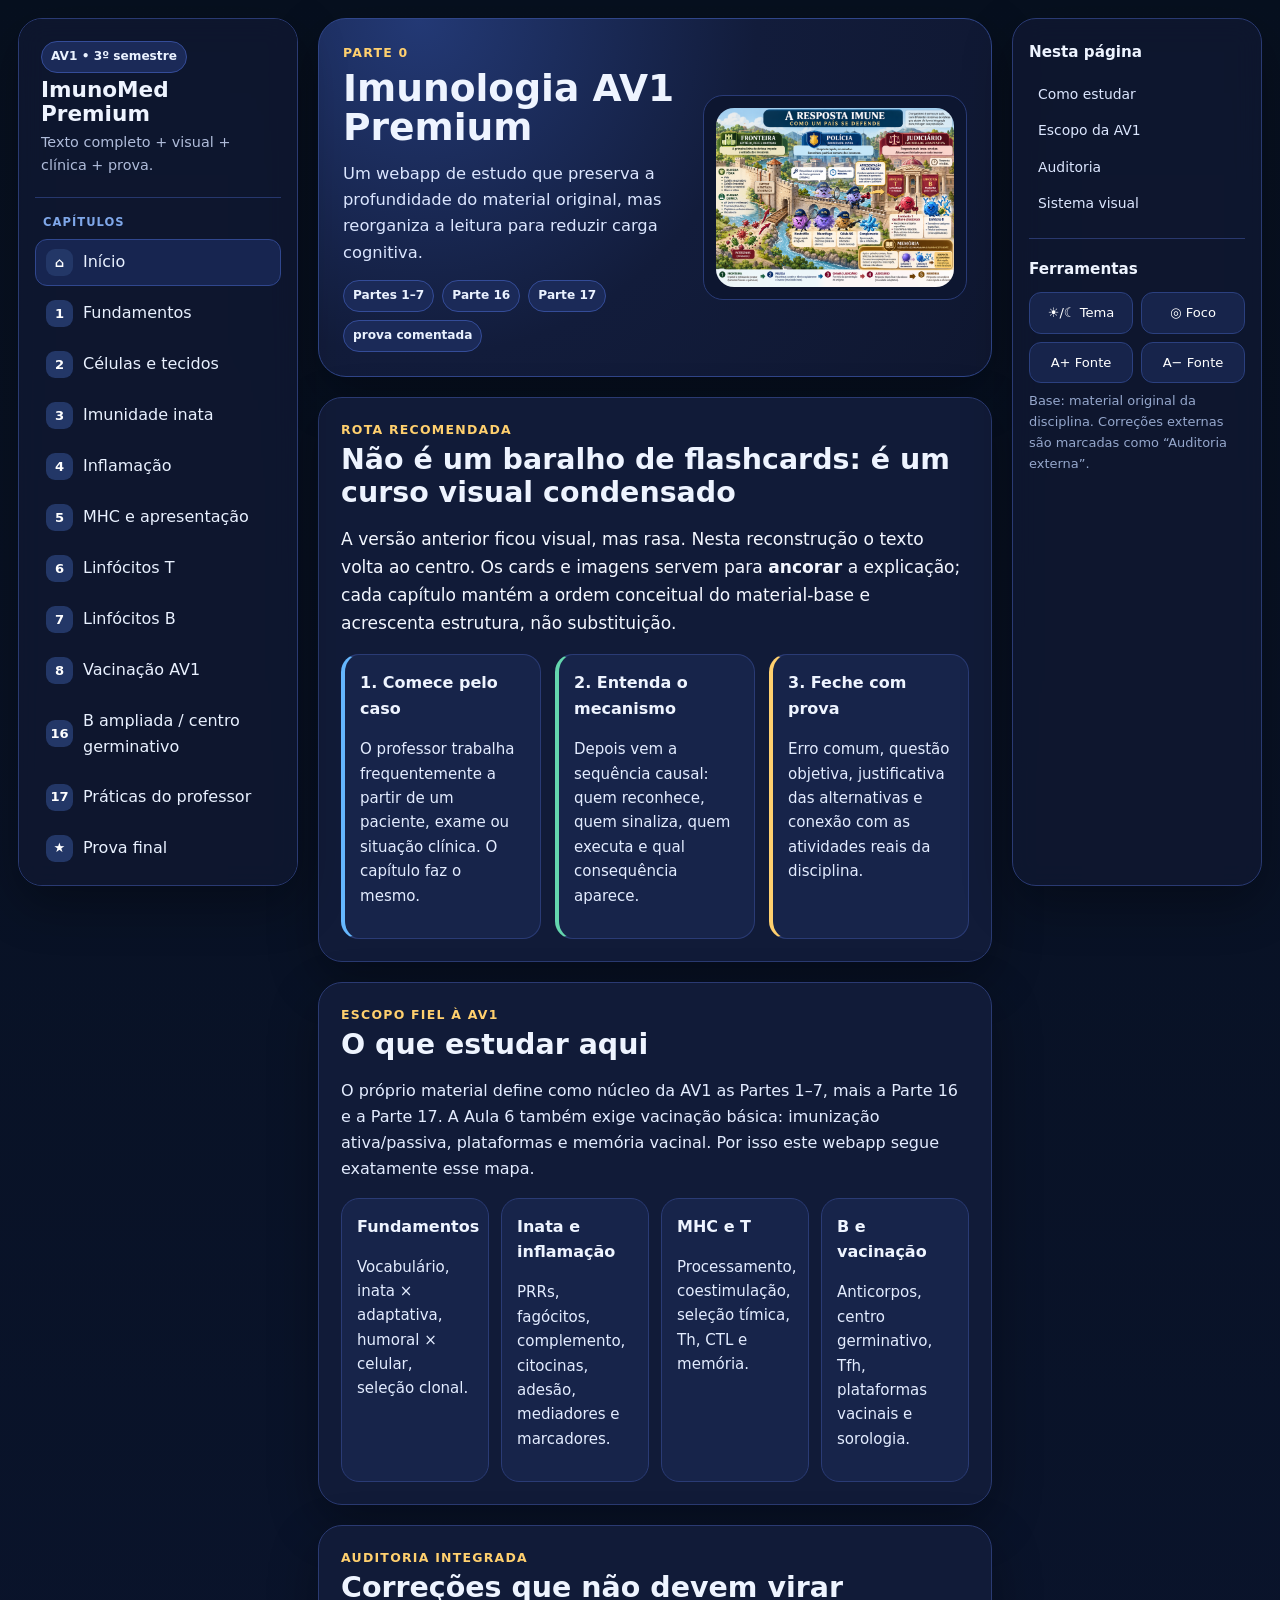
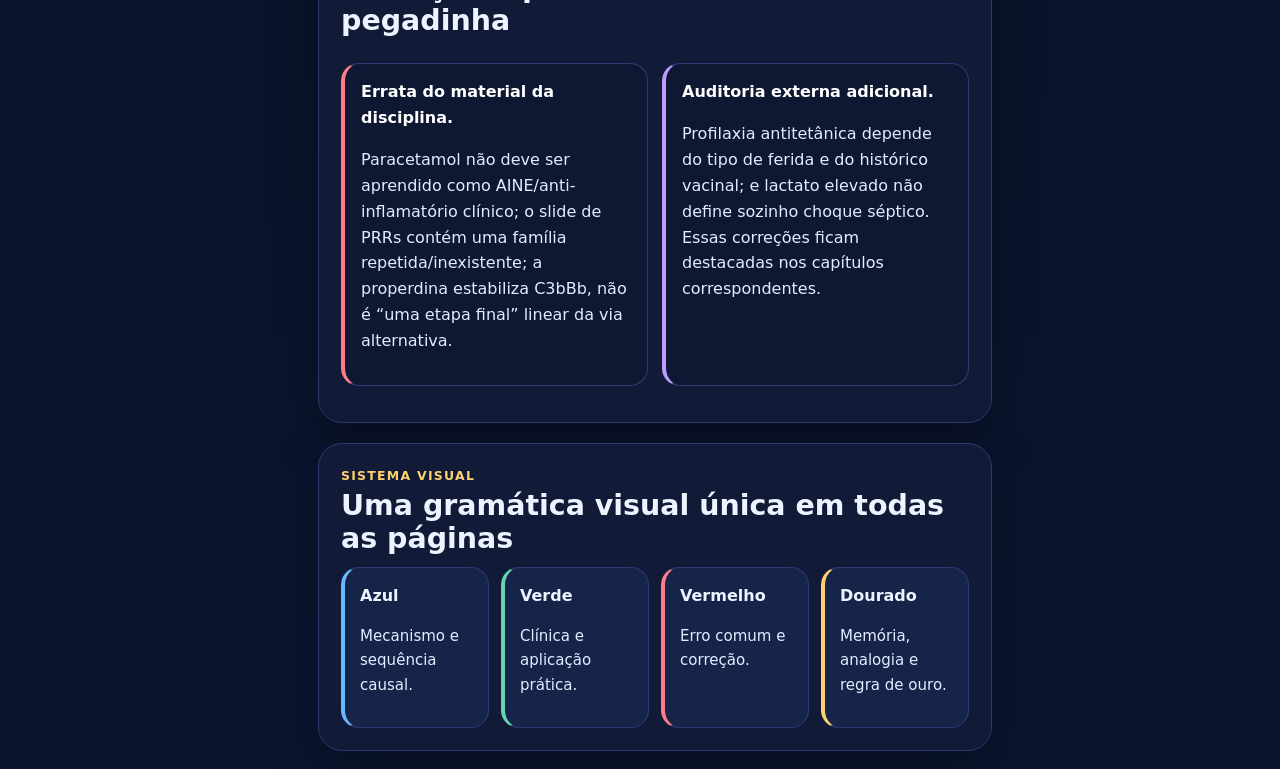
==== index.html @ 7dfb60d1 "recover premium multipage study webapp" ====
<!doctype html><html lang="pt-BR"><head><meta charset="utf-8"><meta name="viewport" content="width=device-width,initial-scale=1"><title>Imunologia AV1 Premium — Imunologia Premium</title><link rel="stylesheet" href="styles.css"></head>
<body data-chapter="index"><div class="app">
<aside class="sidebar"><div class="brand"><span class="pill">AV1 • 3º semestre</span><h1>ImunoMed Premium</h1><p>Texto completo + visual + clínica + prova.</p></div>
<div class="nav-section">Capítulos</div><nav class="nav"><a href="index.html"><span class="num">⌂</span><span>Início</span></a><a href="01-fundamentos.html"><span class="num">1</span><span>Fundamentos</span></a><a href="02-celulas.html"><span class="num">2</span><span>Células e tecidos</span></a><a href="03-inata.html"><span class="num">3</span><span>Imunidade inata</span></a><a href="04-inflamacao.html"><span class="num">4</span><span>Inflamação</span></a><a href="05-mhc.html"><span class="num">5</span><span>MHC e apresentação</span></a><a href="06-t.html"><span class="num">6</span><span>Linfócitos T</span></a><a href="07-b.html"><span class="num">7</span><span>Linfócitos B</span></a><a href="08-vacinas.html"><span class="num">8</span><span>Vacinação AV1</span></a><a href="09-b-ampliada.html"><span class="num">16</span><span>B ampliada / centro germinativo</span></a><a href="10-praticas.html"><span class="num">17</span><span>Práticas do professor</span></a><a href="11-prova.html"><span class="num">★</span><span>Prova final</span></a></nav>
<div class="progressbox"><strong>Seu progresso</strong><div class="progressbar"><span data-progress></span></div><div class="tiny" data-progress-text>0 de 11 capítulos • 0%</div></div>
<div class="progressbox"><strong>Buscar capítulo</strong><input aria-label="Buscar" oninput="filterNav(this.value)" placeholder="ex.: CD4, complemento..." style="width:100%;margin-top:8px;padding:9px;border-radius:10px;border:1px solid #30437d;background:#0d1732;color:inherit"></div>
</aside>
<main class="main"><section class="hero"><div class="hero-grid"><div><div class="eyebrow">Parte 0</div><h2>Imunologia AV1 Premium</h2><p>Um webapp de estudo que preserva a profundidade do material original, mas reorganiza a leitura para reduzir carga cognitiva.</p><div class="chapter-meta"><span class="pill">Partes 1–7</span><span class="pill">Parte 16</span><span class="pill">Parte 17</span><span class="pill">prova comentada</span></div></div><div class="figure"><img src="assets/00_visao_geral.png" alt="Imunologia AV1 Premium"></div></div></section>
<section class="section" id="rota"><div class="eyebrow">Rota recomendada</div><h2>Não é um baralho de flashcards: é um curso visual condensado</h2>
<p class="lead">A versão anterior ficou visual, mas rasa. Nesta reconstrução o texto volta ao centro. Os cards e imagens servem para <strong>ancorar</strong> a explicação; cada capítulo mantém a ordem conceitual do material-base e acrescenta estrutura, não substituição.</p>
<div class="grid3"><div class="card blue"><h4>1. Comece pelo caso</h4><p>O professor trabalha frequentemente a partir de um paciente, exame ou situação clínica. O capítulo faz o mesmo.</p></div><div class="card green"><h4>2. Entenda o mecanismo</h4><p>Depois vem a sequência causal: quem reconhece, quem sinaliza, quem executa e qual consequência aparece.</p></div><div class="card gold"><h4>3. Feche com prova</h4><p>Erro comum, questão objetiva, justificativa das alternativas e conexão com as atividades reais da disciplina.</p></div></div>
</section>
<section class="section" id="escopo"><div class="eyebrow">Escopo fiel à AV1</div><h2>O que estudar aqui</h2><p>O próprio material define como núcleo da AV1 as Partes 1–7, mais a Parte 16 e a Parte 17. A Aula 6 também exige vacinação básica: imunização ativa/passiva, plataformas e memória vacinal. Por isso este webapp segue exatamente esse mapa.</p>
<div class="grid4"><div class="card"><h4>Fundamentos</h4><p>Vocabulário, inata × adaptativa, humoral × celular, seleção clonal.</p></div><div class="card"><h4>Inata e inflamação</h4><p>PRRs, fagócitos, complemento, citocinas, adesão, mediadores e marcadores.</p></div><div class="card"><h4>MHC e T</h4><p>Processamento, coestimulação, seleção tímica, Th, CTL e memória.</p></div><div class="card"><h4>B e vacinação</h4><p>Anticorpos, centro germinativo, Tfh, plataformas vacinais e sorologia.</p></div></div>
</section>
<section class="section" id="auditoria"><div class="eyebrow">Auditoria integrada</div><h2>Correções que não devem virar pegadinha</h2>
<div class="grid2"><div class="callout error"><strong>Errata do material da disciplina.</strong><p>Paracetamol não deve ser aprendido como AINE/anti-inflamatório clínico; o slide de PRRs contém uma família repetida/inexistente; a properdina estabiliza C3bBb, não é “uma etapa final” linear da via alternativa.</p></div><div class="callout source"><strong>Auditoria externa adicional.</strong><p>Profilaxia antitetânica depende do tipo de ferida e do histórico vacinal; e lactato elevado não define sozinho choque séptico. Essas correções ficam destacadas nos capítulos correspondentes.</p></div></div>
</section>
<section class="section" id="design"><div class="eyebrow">Sistema visual</div><h2>Uma gramática visual única em todas as páginas</h2><div class="grid4"><div class="card blue"><h4>Azul</h4><p>Mecanismo e sequência causal.</p></div><div class="card green"><h4>Verde</h4><p>Clínica e aplicação prática.</p></div><div class="card red"><h4>Vermelho</h4><p>Erro comum e correção.</p></div><div class="card gold"><h4>Dourado</h4><p>Memória, analogia e regra de ouro.</p></div></div></section>
</main>
<aside class="rightbar"><h3>Nesta página</h3><a href="#rota">Como estudar</a><a href="#escopo">Escopo da AV1</a><a href="#auditoria">Auditoria</a><a href="#design">Sistema visual</a><div class="tools"><h3>Ferramentas</h3><div class="toolrow"><button class="toolbtn" onclick="toggleTheme()">☀︎/☾ Tema</button><button class="toolbtn" onclick="toggleFocus()">◎ Foco</button><button class="toolbtn" onclick="changeFont(1)">A+ Fonte</button><button class="toolbtn" onclick="changeFont(-1)">A− Fonte</button></div><div class="source-note">Base: material original da disciplina. Correções externas são marcadas como “Auditoria externa”.</div></div></aside>
</div><script src="app.js"></script><script>document.querySelectorAll('.nav a').forEach(a=>{if(a.getAttribute('href')==='index.html'||('index'==='index'&&a.getAttribute('href')==='index.html'))a.classList.add('active')});</script></body></html>
---- styles.css ----
:root{
  --bg:#07101f;--bg2:#0b1530;--panel:#111b38;--panel2:#17244a;--panel3:#0f1833;
  --line:#2a3a72;--text:#eef4ff;--muted:#afbcda;--blue:#66b8ff;--green:#64d6ae;
  --gold:#ffd06e;--red:#ff7d8b;--violet:#bf9cff;--cyan:#69e0e7;--shadow:0 18px 50px rgba(0,0,0,.32);
  --radius:22px;--content:930px;
}
*{box-sizing:border-box}html{scroll-behavior:smooth}body{margin:0;background:linear-gradient(180deg,var(--bg),var(--bg2));color:var(--text);font-family:Inter,ui-sans-serif,system-ui,-apple-system,"Segoe UI",Roboto,Arial,sans-serif;line-height:1.62}
a{color:#9fd3ff;text-decoration:none}img{max-width:100%;display:block;border-radius:18px}button,input{font:inherit}
.app{max-width:1700px;margin:auto;padding:18px;display:grid;grid-template-columns:280px minmax(0,1fr) 250px;gap:20px}
.sidebar,.rightbar{position:sticky;top:16px;height:calc(100vh - 32px);overflow:auto;background:rgba(15,23,48,.88);backdrop-filter:blur(14px);border:1px solid var(--line);border-radius:24px;padding:16px;box-shadow:var(--shadow)}
.brand{padding:6px 6px 16px;border-bottom:1px solid #26376d;margin-bottom:12px}.brand h1{font-size:1.35rem;line-height:1.08;margin:.35rem 0}.brand p{font-size:.9rem;color:var(--muted);margin:.25rem 0}.pill{display:inline-block;padding:5px 9px;border-radius:999px;background:#1b2a58;border:1px solid #344c98;color:#eaf2ff;font-size:.76rem;font-weight:800}
.nav-section{font-size:.72rem;text-transform:uppercase;letter-spacing:.09em;color:#7fa7e9;font-weight:800;margin:15px 8px 7px}.nav a{display:flex;gap:10px;align-items:center;padding:9px 10px;margin:4px 0;border-radius:12px;color:#e9f1ff;border:1px solid transparent}.nav a:hover,.nav a.active{background:#172550;border-color:#30478e}.num{width:27px;height:27px;display:grid;place-items:center;border-radius:9px;background:#233767;color:#fff;font-weight:800;font-size:.82rem;flex:none}
.progressbox{margin-top:14px;padding:13px;background:linear-gradient(180deg,#182754,#111b39);border:1px solid #314890;border-radius:16px}.progressbar{height:8px;background:#0b132b;border-radius:99px;overflow:hidden;margin:8px 0}.progressbar>span{display:block;height:100%;width:0;background:linear-gradient(90deg,var(--cyan),var(--blue));transition:.25s}.tiny{font-size:.84rem;color:var(--muted)}
.main{min-width:0}.hero{background:radial-gradient(circle at 15% 0%,#233975 0%,#121c3b 50%,#0f1730 100%);border:1px solid #30468a;border-radius:28px;padding:24px;box-shadow:var(--shadow);overflow:hidden}.hero-grid{display:grid;grid-template-columns:1.12fr .88fr;gap:24px;align-items:center}.eyebrow{font-size:.78rem;text-transform:uppercase;letter-spacing:.1em;color:var(--gold);font-weight:900}.hero h2{font-size:2.35rem;line-height:1.05;margin:.35rem 0 .8rem}.hero p{font-size:1.02rem;color:#dbe6ff;margin:.5rem 0}.chapter-meta{display:flex;gap:8px;flex-wrap:wrap;margin-top:14px}
.section{margin-top:20px;background:var(--panel);border:1px solid var(--line);border-radius:24px;padding:22px;box-shadow:var(--shadow)}.section h2{font-size:1.78rem;line-height:1.15;margin:.25rem 0 .7rem}.section h3{font-size:1.22rem;margin:1.1rem 0 .45rem;color:#fff}.section p{max-width:var(--content);color:#e3ecff}.lead{font-size:1.07rem;color:#f3f7ff!important}.subtle{color:var(--muted)!important}
.grid2{display:grid;grid-template-columns:repeat(2,minmax(0,1fr));gap:14px}.grid3{display:grid;grid-template-columns:repeat(3,minmax(0,1fr));gap:14px}.grid4{display:grid;grid-template-columns:repeat(4,minmax(0,1fr));gap:12px}.split{display:grid;grid-template-columns:minmax(0,1fr) minmax(360px,.9fr);gap:22px;align-items:start}
.card{padding:15px;border-radius:18px;background:var(--panel2);border:1px solid #2a3b75}.card h4{margin:0 0 7px;font-size:1rem}.card p,.card li{font-size:.94rem}.blue{border-left:4px solid var(--blue)}.green{border-left:4px solid var(--green)}.gold{border-left:4px solid var(--gold)}.red{border-left:4px solid var(--red)}.violet{border-left:4px solid var(--violet)}.cyan{border-left:4px solid var(--cyan)}
.callout{padding:15px 16px;border-radius:18px;margin:14px 0;background:var(--panel3);border:1px solid #2b3c74}.callout strong:first-child{color:#fff}.callout.memory{border-left:4px solid var(--gold)}.callout.clinic{border-left:4px solid var(--green)}.callout.error{border-left:4px solid var(--red)}.callout.mechanism{border-left:4px solid var(--blue)}.callout.source{border-left:4px solid var(--violet)}
ul,ol{padding-left:21px}.tight li{margin:.25rem 0}.tablewrap{overflow:auto;border-radius:16px;border:1px solid #2b3c74}.table{width:100%;border-collapse:collapse;min-width:680px;background:#111a36}.table th{background:#1a2a56;color:#fff;text-align:left}.table th,.table td{padding:11px 12px;border-bottom:1px solid #263666;vertical-align:top;font-size:.92rem}.table tr:last-child td{border-bottom:none}
.flow{display:flex;gap:10px;align-items:stretch;overflow:auto;padding:4px 0}.flow .node{min-width:150px;flex:1;padding:13px;border-radius:16px;background:#16234a;border:1px solid #2d427f}.arrow{display:grid;place-items:center;color:var(--gold);font-weight:900;font-size:1.3rem}
.figure{background:#0d1630;border:1px solid #293b77;border-radius:20px;padding:12px}.figure figcaption{color:#aebcdf;font-size:.85rem;margin-top:9px}.figure img{width:100%;height:auto}.captiontag{display:inline-block;margin-right:6px;color:#dbe6ff;background:#1b2a55;border:1px solid #324986;border-radius:999px;padding:3px 8px;font-size:.74rem;font-weight:700}
details{background:#101a37;border:1px solid #293a72;border-radius:16px;padding:12px 14px;margin:10px 0}details summary{cursor:pointer;font-weight:850;color:#fff}.quiz{margin-top:16px;padding:15px;background:#0e1732;border:1px solid #263768;border-radius:18px}.quiz label{display:block;padding:7px 9px;border-radius:10px;margin:5px 0;background:#121d3d;cursor:pointer}.quiz label:hover{background:#17264f}.btn{border:0;border-radius:12px;padding:10px 14px;color:white;font-weight:800;background:linear-gradient(180deg,#4c79ff,#3561eb);cursor:pointer}.btn.secondary{background:linear-gradient(180deg,#263760,#172343)}.feedback{margin-top:10px;padding:11px;border-radius:12px;background:#102149;border:1px solid #2d54a9;display:none}
.flashrow{display:grid;grid-template-columns:repeat(4,minmax(0,1fr));gap:10px}.flash{padding:12px;border-radius:15px;background:#15234a;border:1px solid #2d427e}.flash b{display:block;color:#fff}.flash span{font-size:.88rem;color:#dce6ff}.flashnote{font-size:.82rem;color:#93a6ce;margin-top:7px}
.rightbar h3{font-size:.95rem;margin:.3rem 0 .7rem}.rightbar a{display:block;padding:7px 9px;border-radius:10px;font-size:.87rem;color:#dce7ff}.rightbar a:hover{background:#19264d}.tools{margin-top:16px;padding-top:13px;border-top:1px solid #29386d}.toolrow{display:grid;grid-template-columns:1fr 1fr;gap:8px}.toolbtn{padding:9px;border:1px solid #2b407f;border-radius:12px;background:#17244b;color:#fff;font-size:.82rem;cursor:pointer}.toolbtn:hover{background:#1d2d5d}.source-note{font-size:.81rem;color:#95a7cc;margin-top:8px}.done-btn{width:100%;padding:10px;border-radius:12px;border:1px solid #2d4e8d;background:#163c4a;color:#dfffee;font-weight:850;cursor:pointer;margin-top:10px}.done-btn.done{background:#184b36;border-color:#2b7650}
.focus .sidebar,.focus .rightbar{display:none}.focus .app{grid-template-columns:1fr;max-width:1100px}.light{--bg:#edf3fb;--bg2:#f7f9fe;--panel:#fff;--panel2:#f4f7fd;--panel3:#f7f9fe;--line:#d7e1f3;--text:#13203a;--muted:#5d6f91;--shadow:0 12px 30px rgba(34,54,94,.12)}.light .section p,.light .hero p{color:#253756}.light .nav a,.light .rightbar a,.light .card p,.light .card li,.light .table td,.light .flash span{color:#273958}.light .hero{background:linear-gradient(180deg,#eff5ff,#e8f0ff)}.light .card,.light .callout,.light details,.light .quiz,.light .flash,.light .figure,.light .table{background:#fff}.light .table th{background:#eaf0fb;color:#14223d}.light .brand h1,.light .section h2,.light .section h3,.light .card h4,.light details summary,.light .flash b{color:#13203a}
@media(max-width:1260px){.app{grid-template-columns:260px 1fr}.rightbar{display:none}.split{grid-template-columns:1fr}.hero-grid{grid-template-columns:1fr}.grid4{grid-template-columns:repeat(2,1fr)}}
@media(max-width:900px){.app{grid-template-columns:1fr;padding:10px}.sidebar{position:relative;height:auto;top:auto}.nav{display:grid;grid-template-columns:1fr 1fr}.grid3,.grid2,.flashrow,.grid4{grid-template-columns:1fr}.hero h2{font-size:1.95rem}.section{padding:17px}.flow{flex-direction:column}.arrow{transform:rotate(90deg)}}
@media(max-width:560px){.nav{grid-template-columns:1fr}.hero{padding:17px}.hero h2{font-size:1.65rem}.app{padding:8px}.section{border-radius:18px}.sidebar{border-radius:18px}}
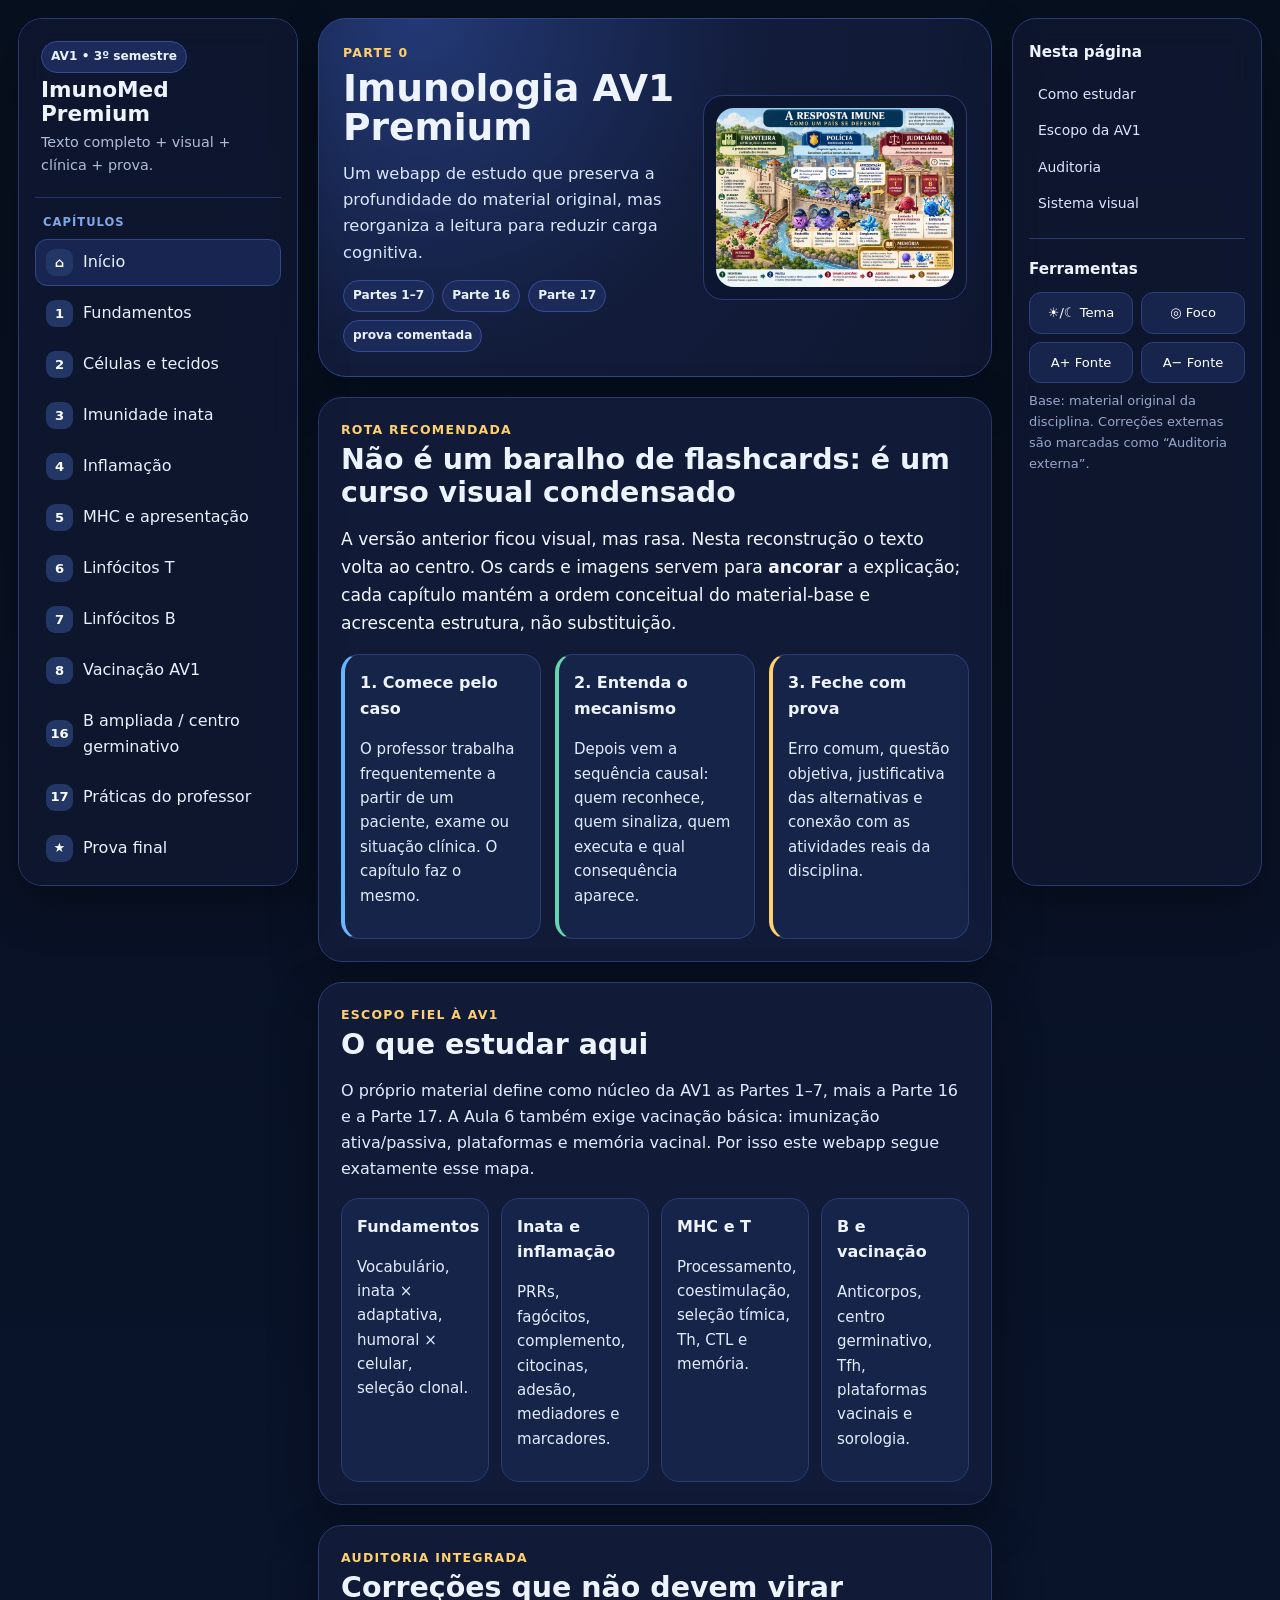
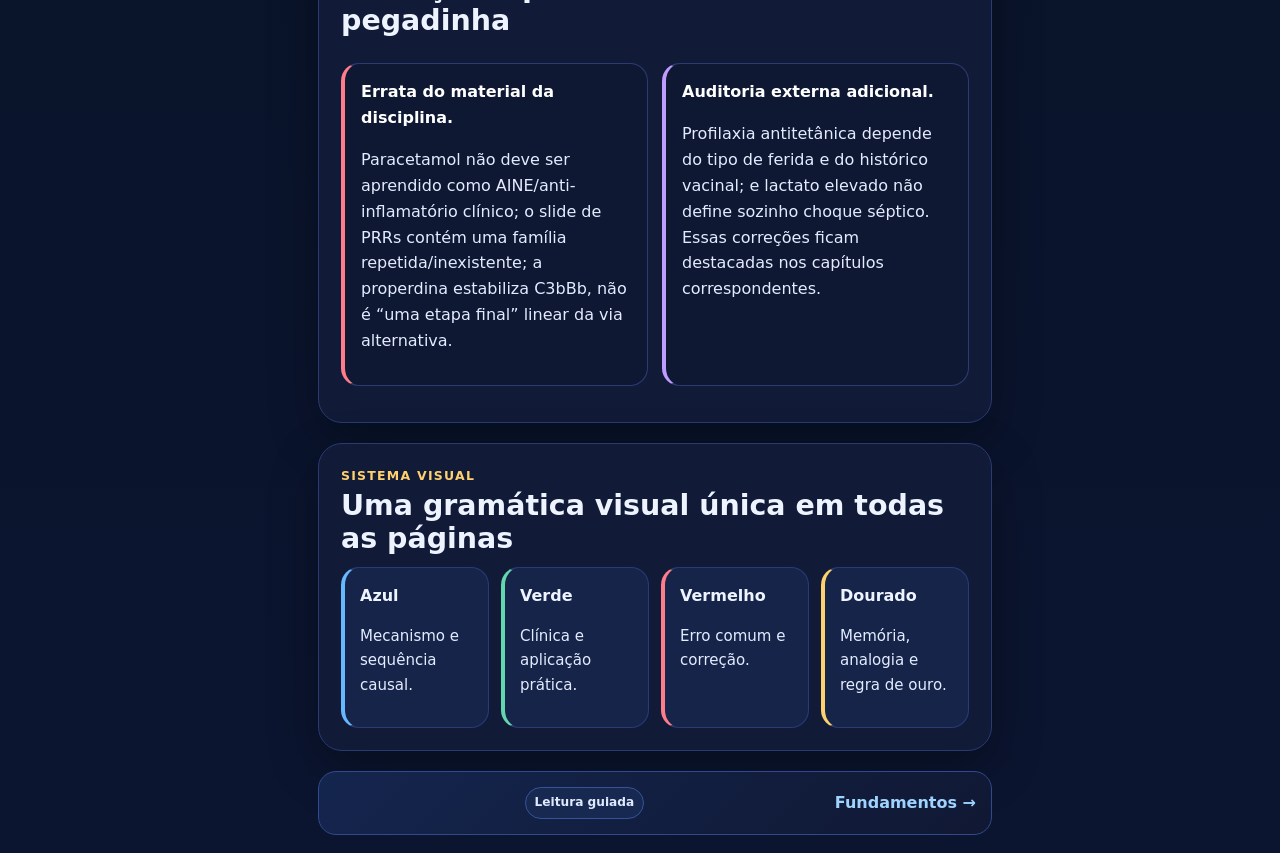
==== commit 308e2609: "finalize premium study app with integrated text quizzes and offline mode" ====
--- a/index.html
+++ b/index.html
@@ -1,11 +1,13 @@
-<!doctype html><html lang="pt-BR"><head><meta charset="utf-8"><meta name="viewport" content="width=device-width,initial-scale=1"><title>Imunologia AV1 Premium — Imunologia Premium</title><link rel="stylesheet" href="styles.css"></head>
+<!DOCTYPE html>
+
+<html lang="pt-BR"><head><meta charset="utf-8"/><meta content="width=device-width,initial-scale=1" name="viewport"/><title>Imunologia AV1 Premium — Imunologia Premium</title><link href="styles.css" rel="stylesheet"/><link href="manifest.webmanifest" rel="manifest"/><meta content="#09101f" name="theme-color"/></head>
 <body data-chapter="index"><div class="app">
 <aside class="sidebar"><div class="brand"><span class="pill">AV1 • 3º semestre</span><h1>ImunoMed Premium</h1><p>Texto completo + visual + clínica + prova.</p></div>
 <div class="nav-section">Capítulos</div><nav class="nav"><a href="index.html"><span class="num">⌂</span><span>Início</span></a><a href="01-fundamentos.html"><span class="num">1</span><span>Fundamentos</span></a><a href="02-celulas.html"><span class="num">2</span><span>Células e tecidos</span></a><a href="03-inata.html"><span class="num">3</span><span>Imunidade inata</span></a><a href="04-inflamacao.html"><span class="num">4</span><span>Inflamação</span></a><a href="05-mhc.html"><span class="num">5</span><span>MHC e apresentação</span></a><a href="06-t.html"><span class="num">6</span><span>Linfócitos T</span></a><a href="07-b.html"><span class="num">7</span><span>Linfócitos B</span></a><a href="08-vacinas.html"><span class="num">8</span><span>Vacinação AV1</span></a><a href="09-b-ampliada.html"><span class="num">16</span><span>B ampliada / centro germinativo</span></a><a href="10-praticas.html"><span class="num">17</span><span>Práticas do professor</span></a><a href="11-prova.html"><span class="num">★</span><span>Prova final</span></a></nav>
-<div class="progressbox"><strong>Seu progresso</strong><div class="progressbar"><span data-progress></span></div><div class="tiny" data-progress-text>0 de 11 capítulos • 0%</div></div>
-<div class="progressbox"><strong>Buscar capítulo</strong><input aria-label="Buscar" oninput="filterNav(this.value)" placeholder="ex.: CD4, complemento..." style="width:100%;margin-top:8px;padding:9px;border-radius:10px;border:1px solid #30437d;background:#0d1732;color:inherit"></div>
+<div class="progressbox"><strong>Seu progresso</strong><div class="progressbar"><span data-progress=""></span></div><div class="tiny" data-progress-text="">0 de 11 capítulos • 0%</div></div>
+<div class="progressbox"><strong>Buscar capítulo</strong><input aria-label="Buscar" oninput="filterNav(this.value)" placeholder="ex.: CD4, complemento..." style="width:100%;margin-top:8px;padding:9px;border-radius:10px;border:1px solid #30437d;background:#0d1732;color:inherit"/></div>
 </aside>
-<main class="main"><section class="hero"><div class="hero-grid"><div><div class="eyebrow">Parte 0</div><h2>Imunologia AV1 Premium</h2><p>Um webapp de estudo que preserva a profundidade do material original, mas reorganiza a leitura para reduzir carga cognitiva.</p><div class="chapter-meta"><span class="pill">Partes 1–7</span><span class="pill">Parte 16</span><span class="pill">Parte 17</span><span class="pill">prova comentada</span></div></div><div class="figure"><img src="assets/00_visao_geral.png" alt="Imunologia AV1 Premium"></div></div></section>
+<main class="main"><section class="hero"><div class="hero-grid"><div><div class="eyebrow">Parte 0</div><h2>Imunologia AV1 Premium</h2><p>Um webapp de estudo que preserva a profundidade do material original, mas reorganiza a leitura para reduzir carga cognitiva.</p><div class="chapter-meta"><span class="pill">Partes 1–7</span><span class="pill">Parte 16</span><span class="pill">Parte 17</span><span class="pill">prova comentada</span></div></div><div class="figure"><img alt="Imunologia AV1 Premium" src="assets/00_visao_geral.png"/></div></div></section>
 <section class="section" id="rota"><div class="eyebrow">Rota recomendada</div><h2>Não é um baralho de flashcards: é um curso visual condensado</h2>
 <p class="lead">A versão anterior ficou visual, mas rasa. Nesta reconstrução o texto volta ao centro. Os cards e imagens servem para <strong>ancorar</strong> a explicação; cada capítulo mantém a ordem conceitual do material-base e acrescenta estrutura, não substituição.</p>
 <div class="grid3"><div class="card blue"><h4>1. Comece pelo caso</h4><p>O professor trabalha frequentemente a partir de um paciente, exame ou situação clínica. O capítulo faz o mesmo.</p></div><div class="card green"><h4>2. Entenda o mecanismo</h4><p>Depois vem a sequência causal: quem reconhece, quem sinaliza, quem executa e qual consequência aparece.</p></div><div class="card gold"><h4>3. Feche com prova</h4><p>Erro comum, questão objetiva, justificativa das alternativas e conexão com as atividades reais da disciplina.</p></div></div>
@@ -17,6 +19,6 @@
 <div class="grid2"><div class="callout error"><strong>Errata do material da disciplina.</strong><p>Paracetamol não deve ser aprendido como AINE/anti-inflamatório clínico; o slide de PRRs contém uma família repetida/inexistente; a properdina estabiliza C3bBb, não é “uma etapa final” linear da via alternativa.</p></div><div class="callout source"><strong>Auditoria externa adicional.</strong><p>Profilaxia antitetânica depende do tipo de ferida e do histórico vacinal; e lactato elevado não define sozinho choque séptico. Essas correções ficam destacadas nos capítulos correspondentes.</p></div></div>
 </section>
 <section class="section" id="design"><div class="eyebrow">Sistema visual</div><h2>Uma gramática visual única em todas as páginas</h2><div class="grid4"><div class="card blue"><h4>Azul</h4><p>Mecanismo e sequência causal.</p></div><div class="card green"><h4>Verde</h4><p>Clínica e aplicação prática.</p></div><div class="card red"><h4>Vermelho</h4><p>Erro comum e correção.</p></div><div class="card gold"><h4>Dourado</h4><p>Memória, analogia e regra de ouro.</p></div></div></section>
-</main>
+<div class="chapter-end"><div><span></span></div><div><span class="premium-badge">Leitura guiada</span></div><div><a href="01-fundamentos.html">Fundamentos →</a></div></div></main>
 <aside class="rightbar"><h3>Nesta página</h3><a href="#rota">Como estudar</a><a href="#escopo">Escopo da AV1</a><a href="#auditoria">Auditoria</a><a href="#design">Sistema visual</a><div class="tools"><h3>Ferramentas</h3><div class="toolrow"><button class="toolbtn" onclick="toggleTheme()">☀︎/☾ Tema</button><button class="toolbtn" onclick="toggleFocus()">◎ Foco</button><button class="toolbtn" onclick="changeFont(1)">A+ Fonte</button><button class="toolbtn" onclick="changeFont(-1)">A− Fonte</button></div><div class="source-note">Base: material original da disciplina. Correções externas são marcadas como “Auditoria externa”.</div></div></aside>
 </div><script src="app.js"></script><script>document.querySelectorAll('.nav a').forEach(a=>{if(a.getAttribute('href')==='index.html'||('index'==='index'&&a.getAttribute('href')==='index.html'))a.classList.add('active')});</script></body></html>
--- a/styles.css
+++ b/styles.css
@@ -26,3 +26,8 @@
 @media(max-width:1260px){.app{grid-template-columns:260px 1fr}.rightbar{display:none}.split{grid-template-columns:1fr}.hero-grid{grid-template-columns:1fr}.grid4{grid-template-columns:repeat(2,1fr)}}
 @media(max-width:900px){.app{grid-template-columns:1fr;padding:10px}.sidebar{position:relative;height:auto;top:auto}.nav{display:grid;grid-template-columns:1fr 1fr}.grid3,.grid2,.flashrow,.grid4{grid-template-columns:1fr}.hero h2{font-size:1.95rem}.section{padding:17px}.flow{flex-direction:column}.arrow{transform:rotate(90deg)}}
 @media(max-width:560px){.nav{grid-template-columns:1fr}.hero{padding:17px}.hero h2{font-size:1.65rem}.app{padding:8px}.section{border-radius:18px}.sidebar{border-radius:18px}}
+
+
+/* Premium QA additions */
+.quiz label{display:block;padding:9px 11px;margin:7px 0;border:1px solid #2b3c72;border-radius:12px;background:#0f1832;transition:.2s}.quiz label:hover{border-color:#5270c7;background:#142147}.quiz label.choice-ok{border-color:#46c995;background:#103c35}.quiz label.choice-bad{border-color:#ef7181;background:#3a1722}.feedback{display:none;margin-top:12px;padding:12px 14px;border-radius:13px;background:#111e40;border:1px solid #31529b}.feedback .why{margin-top:8px;padding-top:8px;border-top:1px solid #2e477f;color:#dce7ff}.visual-pair{display:grid;grid-template-columns:repeat(2,minmax(0,1fr));gap:14px}.visual-pair figure{margin:0}.concept-strip{display:grid;grid-template-columns:repeat(4,minmax(0,1fr));gap:10px;margin:14px 0}.concept-step{padding:13px;border-radius:16px;background:linear-gradient(180deg,#172852,#101a38);border:1px solid #304781;position:relative}.concept-step b{display:block;color:#fff;margin-bottom:5px}.concept-step small{color:#bac8e7}.premium-badge{display:inline-flex;align-items:center;gap:6px;padding:5px 9px;border-radius:999px;background:#182951;border:1px solid #365298;color:#dfeaff;font-size:.76rem;font-weight:800}.chapter-end{margin-top:20px;padding:15px;border-radius:18px;background:linear-gradient(135deg,#14254e,#101833);border:1px solid #314a8e;display:flex;justify-content:space-between;gap:12px;align-items:center}.chapter-end a{font-weight:800}.source-stack{display:grid;gap:8px}.source-stack div{padding:10px;border-radius:12px;background:#0f1833;border:1px solid #2b3c73;color:#dbe5fb;font-size:.88rem}
+@media(max-width:900px){.visual-pair,.concept-strip{grid-template-columns:1fr 1fr}}@media(max-width:620px){.visual-pair,.concept-strip{grid-template-columns:1fr}}
